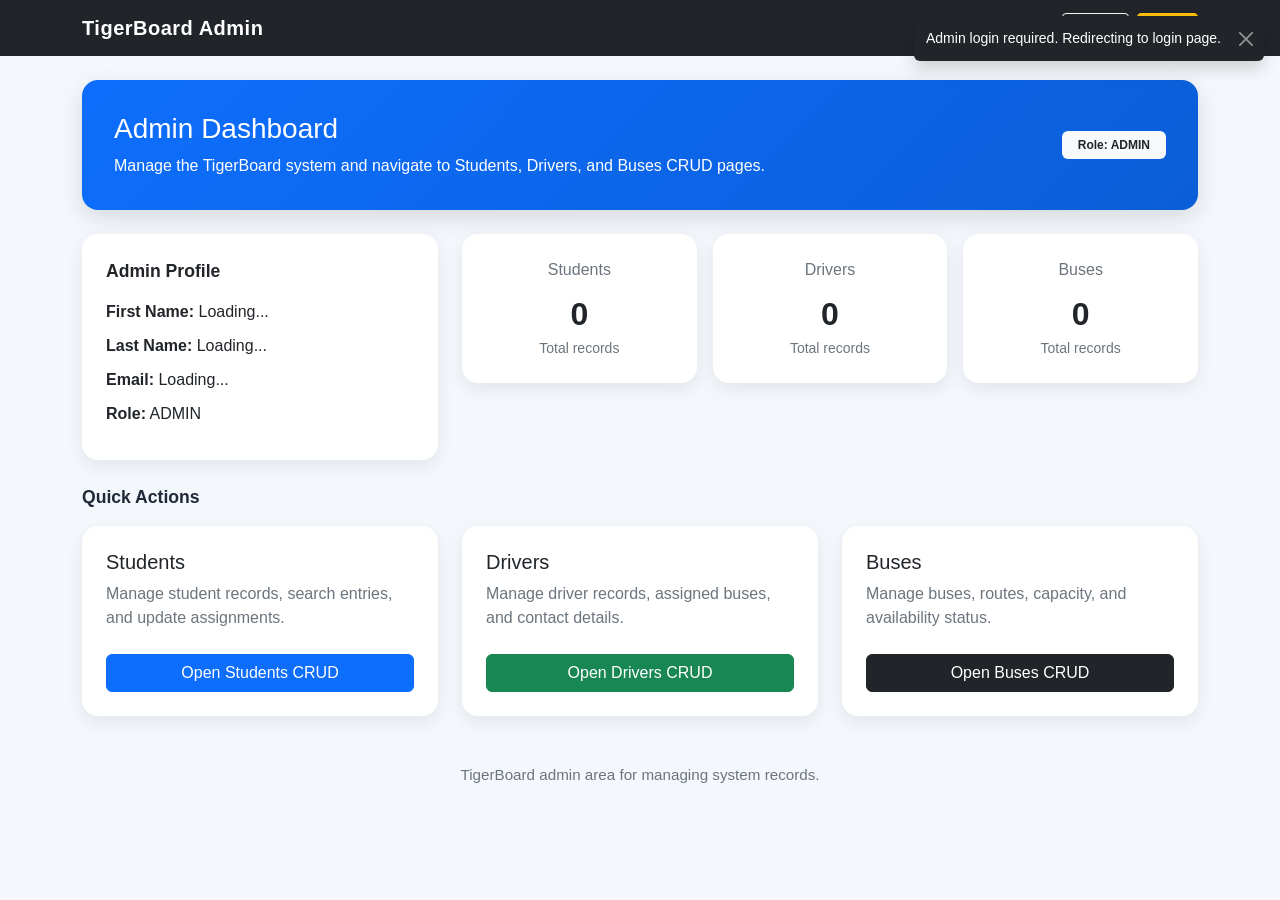
==== src/main/resources/static/admin-dashboard.html @ ca8fdef4 "Updated Admin-Dashboard, and Index html files" ====
<!DOCTYPE html>
<html lang="en">
<head>
    <meta charset="UTF-8">
    <meta name="viewport" content="width=device-width, initial-scale=1.0">
    <title>Admin Dashboard - TigerBoard</title>

    <link href="https://cdn.jsdelivr.net/npm/bootstrap@5.3.3/dist/css/bootstrap.min.css" rel="stylesheet">
    <script src="https://code.jquery.com/jquery-3.7.1.min.js"></script>

    <style>
        body {
            background: #f4f7fb;
            font-family: Arial, sans-serif;
            margin: 0;
            color: #1f2937;
        }

        .page-wrapper {
            min-height: 100vh;
        }

        .footer-note {
            text-align: center;
            color: #6c757d;
            font-size: 0.95rem;
            padding: 24px 0 8px 0;
        }

        .navbar-brand {
            font-weight: bold;
            letter-spacing: 0.5px;
        }

        .hero-section {
            background: linear-gradient(135deg, #0d6efd, #0b5ed7);
            color: white;
            border-radius: 16px;
            padding: 32px;
            margin-bottom: 24px;
            box-shadow: 0 8px 24px rgba(0, 0, 0, 0.12);
        }

        .card {
            border: none;
            border-radius: 16px;
            box-shadow: 0 6px 18px rgba(0, 0, 0, 0.08);
        }

        .action-card {
            transition: all 0.3s;
        }

        .action-card:hover {
            transform: translateY(-4px);
            box-shadow: 0 10px 24px rgba(0, 0, 0, 0.12);
        }

        /* ========== Status & Result Styles ========== */
        .loading-box {
            display: none;
            padding: 12px 16px;
            border-radius: 12px;
            background: white;
            box-shadow: 0 4px 12px rgba(0, 0, 0, 0.08);
            margin-bottom: 16px;
        }

        .error {
            background-color: #f8d7da;
            color: #721c24;
            padding: 12px 16px;
            border-radius: 12px;
            margin-bottom: 16px;
        }

        .section-title {
            font-size: 1.1rem;
            font-weight: bold;
            margin-bottom: 16px;
        }

        .count-value {
            font-size: 2rem;
            font-weight: bold;
            margin-bottom: 0;
        }

        .muted-text {
            color: #6c757d;
        }

        .profile-line {
            margin-bottom: 10px;
        }

        .profile-label {
            font-weight: bold;
        }
    </style>
</head>
<body>
<div class="page-wrapper">
    <nav class="navbar navbar-expand-lg navbar-dark bg-dark">
        <div class="container">
            <a class="navbar-brand" href="#">TigerBoard Admin</a>
            <div class="d-flex gap-2">
                <button id="refreshButton" class="btn btn-outline-light btn-sm">Refresh</button>
                <button id="logoutButton" class="btn btn-warning btn-sm">Logout</button>
            </div>
        </div>
    </nav>

    <main class="container py-4">
        <div id="loadingBox" class="loading-box">
            <div class="d-flex align-items-center gap-2">
                <div class="spinner-border spinner-border-sm text-primary" role="status"></div>
                <span>Loading dashboard data...</span>
            </div>
        </div>

        <section class="hero-section">
            <div class="row align-items-center">
                <div class="col-md-8">
                    <h1 class="h3 mb-2">Admin Dashboard</h1>
                    <p class="mb-0">
                        Manage the TigerBoard system and navigate to Students, Drivers, and Buses CRUD pages.
                    </p>
                </div>
                <div class="col-md-4 text-md-end mt-3 mt-md-0">
                    <span class="badge bg-light text-dark px-3 py-2">Role: ADMIN</span>
                </div>
            </div>
        </section>

        <section class="row g-4 mb-4">
            <div class="col-lg-4">
                <div class="card h-100 p-4">
                    <div class="section-title">Admin Profile</div>
                    <div id="profileContent">
                        <div class="profile-line">
                            <span class="profile-label">First Name:</span>
                            <span id="adminFirstName">Loading...</span>
                        </div>
                        <div class="profile-line">
                            <span class="profile-label">Last Name:</span>
                            <span id="adminLastName">Loading...</span>
                        </div>
                        <div class="profile-line">
                            <span class="profile-label">Email:</span>
                            <span id="adminEmail">Loading...</span>
                        </div>
                        <div class="profile-line">
                            <span class="profile-label">Role:</span>
                            <span id="adminRole">ADMIN</span>
                        </div>
                    </div>
                </div>
            </div>

            <div class="col-lg-8">
                <div class="row g-3">
                    <div class="col-md-4">
                        <div class="card h-100 p-4 text-center">
                            <div class="muted-text mb-2">Students</div>
                            <p id="studentsCount" class="count-value">0</p>
                            <small class="muted-text">Total records</small>
                        </div>
                    </div>
                    <div class="col-md-4">
                        <div class="card h-100 p-4 text-center">
                            <div class="muted-text mb-2">Drivers</div>
                            <p id="driversCount" class="count-value">0</p>
                            <small class="muted-text">Total records</small>
                        </div>
                    </div>
                    <div class="col-md-4">
                        <div class="card h-100 p-4 text-center">
                            <div class="muted-text mb-2">Buses</div>
                            <p id="busesCount" class="count-value">0</p>
                            <small class="muted-text">Total records</small>
                        </div>
                    </div>
                </div>
            </div>
        </section>

        <section class="mb-4">
            <div class="section-title">Quick Actions</div>
            <div class="row g-4">
                <div class="col-md-4">
                    <div class="card action-card h-100 p-4">
                        <h2 class="h5">Students</h2>
                        <p class="muted-text mb-4">
                            Manage student records, search entries, and update assignments.
                        </p>
                        <a href="students-crud.html" class="btn btn-primary">Open Students CRUD</a>
                    </div>
                </div>

                <div class="col-md-4">
                    <div class="card action-card h-100 p-4">
                        <h2 class="h5">Drivers</h2>
                        <p class="muted-text mb-4">
                            Manage driver records, assigned buses, and contact details.
                        </p>
                        <a href="drivers-crud.html" class="btn btn-success">Open Drivers CRUD</a>
                    </div>
                </div>

                <div class="col-md-4">
                    <div class="card action-card h-100 p-4">
                        <h2 class="h5">Buses</h2>
                        <p class="muted-text mb-4">
                            Manage buses, routes, capacity, and availability status.
                        </p>
                        <a href="buses-crud.html" class="btn btn-dark">Open Buses CRUD</a>
                    </div>
                </div>
            </div>
        </section>

        <div class="footer-note">
            TigerBoard admin area for managing system records.
        </div>
    </main>
</div>

<div class="toast-container position-fixed top-0 end-0 p-3">
    <div id="statusToast" class="toast align-items-center text-bg-dark border-0" role="alert">
        <div class="d-flex">
            <div id="toastMessage" class="toast-body">Message</div>
            <button type="button" class="btn-close btn-close-white me-2 m-auto" data-bs-dismiss="toast"></button>
        </div>
    </div>
</div>

<script src="https://cdn.jsdelivr.net/npm/bootstrap@5.3.3/dist/js/bootstrap.bundle.min.js"></script>

<script>
    const API_BASE_URL = "/api";
    const ADMIN_ROLE = "ADMIN";
    const LOGIN_PAGE = "index.html";
    const REDIRECT_DELAY_MS = 1200;
    const TOTAL_COUNT_REQUESTS = 3;
    const STORAGE_LOGGED_IN_USER_KEY = "loggedInUser";
    const STORAGE_USER_ROLE_KEY = "userRole";

    let statusToast;
    let dom = {};

    $(initializeDashboard);

    function initializeDashboard() {
        cacheDomElements();
        statusToast = new bootstrap.Toast(document.getElementById("statusToast"));
        bindEvents();
        loadDashboardData();
    }

    function cacheDomElements() {
        dom = {
            $refreshButton: $("#refreshButton"),
            $logoutButton: $("#logoutButton"),
            $loadingBox: $("#loadingBox"),
            $toastMessage: $("#toastMessage"),
            $adminFirstName: $("#adminFirstName"),
            $adminLastName: $("#adminLastName"),
            $adminEmail: $("#adminEmail"),
            $adminRole: $("#adminRole"),
            $studentsCount: $("#studentsCount"),
            $driversCount: $("#driversCount"),
            $busesCount: $("#busesCount")
        };
    }

    function bindEvents() {
        dom.$refreshButton.on("click", loadDashboardData);
        dom.$logoutButton.on("click", logoutUser);
    }

    // ========== Dashboard Data Loading ==========
    function loadDashboardData() {
        const loggedInUser = safeGetLoggedInUser();

        if (!isAuthorizedAdmin(loggedInUser)) {
            handleUnauthorizedAccess();
            return;
        }

        renderAdminProfile(loggedInUser);
        loadCounts();
    }

    function safeGetLoggedInUser() {
        const rawUser = localStorage.getItem(STORAGE_LOGGED_IN_USER_KEY);

        if (!rawUser) {
            return null;
        }

        try {
            return JSON.parse(rawUser);
        } catch (error) {
            // Remove corrupt session payload to avoid repeated parse failures.
            localStorage.removeItem(STORAGE_LOGGED_IN_USER_KEY);
            return null;
        }
    }

    function isAuthorizedAdmin(loggedInUser) {
        if (!loggedInUser) {
            return false;
        }

        const roleFromUser = (loggedInUser.userRole || "").toUpperCase();
        const roleFromStorage = (localStorage.getItem(STORAGE_USER_ROLE_KEY) || "").toUpperCase();

        return roleFromUser === ADMIN_ROLE || roleFromStorage === ADMIN_ROLE;
    }

    function handleUnauthorizedAccess() {
        showLoading(false);
        showToast("Admin login required. Redirecting to login page.");
        setTimeout(redirectToLogin, REDIRECT_DELAY_MS);
    }

    function renderAdminProfile(loggedInUser) {
        dom.$adminFirstName.text(loggedInUser.firstName || "N/A");
        dom.$adminLastName.text(loggedInUser.lastName || "N/A");
        dom.$adminEmail.text(loggedInUser.emailID || loggedInUser.email || "N/A");
        dom.$adminRole.text((loggedInUser.userRole || ADMIN_ROLE).toUpperCase());
    }

    function loadCounts() {
        let completedRequests = 0;
        showLoading(true);

        function markRequestDone() {
            completedRequests++;
            if (completedRequests === TOTAL_COUNT_REQUESTS) {
                showLoading(false);
            }
        }

        fetchCount("/students", dom.$studentsCount, "students", markRequestDone);
        fetchCount("/drivers", dom.$driversCount, "drivers", markRequestDone);
        fetchCount("/buses", dom.$busesCount, "buses", markRequestDone);
    }

    function fetchCount(endpoint, $targetElement, resourceLabel, onComplete) {
        $.get(API_BASE_URL + endpoint)
            .done(function (data) {
                $targetElement.text(Array.isArray(data) ? data.length : 0);
            })
            .fail(function () {
                $targetElement.text("0");
                showToast("Could not load " + resourceLabel + " count.");
            })
            .always(onComplete);
    }

    function logoutUser() {
        localStorage.removeItem(STORAGE_LOGGED_IN_USER_KEY);
        localStorage.removeItem(STORAGE_USER_ROLE_KEY);
        redirectToLogin();
    }

    function redirectToLogin() {
        window.location.href = LOGIN_PAGE;
    }

    function showLoading(isLoading) {
        if (isLoading) {
            dom.$loadingBox.show();
        } else {
            dom.$loadingBox.hide();
        }
    }

    function showToast(message) {
        dom.$toastMessage.text(message);
        statusToast.show();
    }
</script>
</body>
</html>
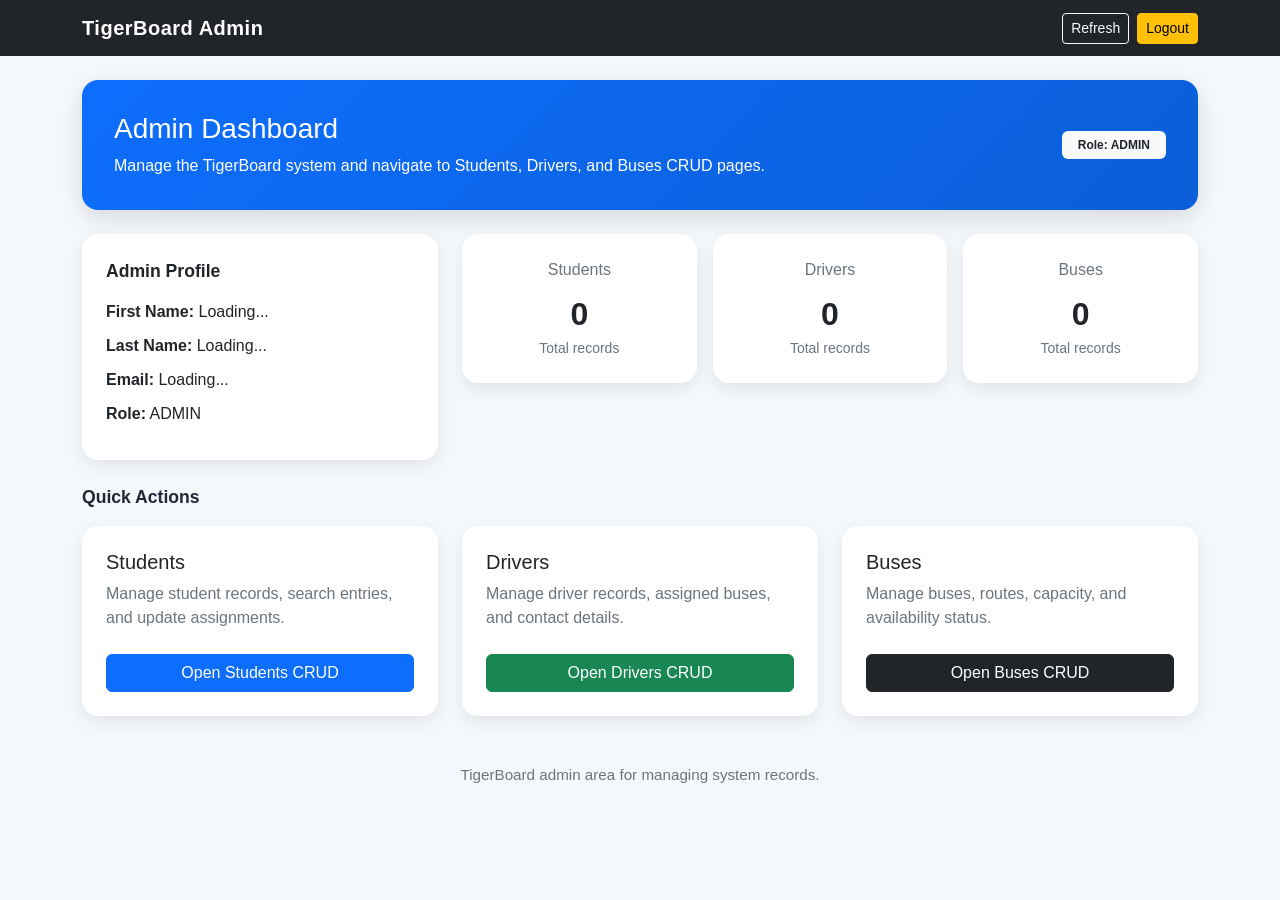
==== commit 78bcb2df: "tested html pages" ====
--- a/src/main/resources/static/admin-dashboard.html
+++ b/src/main/resources/static/admin-dashboard.html
@@ -1,387 +1,387 @@
-<!DOCTYPE html>
-<html lang="en">
-<head>
-    <meta charset="UTF-8">
-    <meta name="viewport" content="width=device-width, initial-scale=1.0">
-    <title>Admin Dashboard - TigerBoard</title>
-
-    <link href="https://cdn.jsdelivr.net/npm/bootstrap@5.3.3/dist/css/bootstrap.min.css" rel="stylesheet">
-    <script src="https://code.jquery.com/jquery-3.7.1.min.js"></script>
-
-    <style>
-        body {
-            background: #f4f7fb;
-            font-family: Arial, sans-serif;
-            margin: 0;
-            color: #1f2937;
-        }
-
-        .page-wrapper {
-            min-height: 100vh;
-        }
-
-        .footer-note {
-            text-align: center;
-            color: #6c757d;
-            font-size: 0.95rem;
-            padding: 24px 0 8px 0;
-        }
-
-        .navbar-brand {
-            font-weight: bold;
-            letter-spacing: 0.5px;
-        }
-
-        .hero-section {
-            background: linear-gradient(135deg, #0d6efd, #0b5ed7);
-            color: white;
-            border-radius: 16px;
-            padding: 32px;
-            margin-bottom: 24px;
-            box-shadow: 0 8px 24px rgba(0, 0, 0, 0.12);
-        }
-
-        .card {
-            border: none;
-            border-radius: 16px;
-            box-shadow: 0 6px 18px rgba(0, 0, 0, 0.08);
-        }
-
-        .action-card {
-            transition: all 0.3s;
-        }
-
-        .action-card:hover {
-            transform: translateY(-4px);
-            box-shadow: 0 10px 24px rgba(0, 0, 0, 0.12);
-        }
-
-        /* ========== Status & Result Styles ========== */
-        .loading-box {
-            display: none;
-            padding: 12px 16px;
-            border-radius: 12px;
-            background: white;
-            box-shadow: 0 4px 12px rgba(0, 0, 0, 0.08);
-            margin-bottom: 16px;
-        }
-
-        .error {
-            background-color: #f8d7da;
-            color: #721c24;
-            padding: 12px 16px;
-            border-radius: 12px;
-            margin-bottom: 16px;
-        }
-
-        .section-title {
-            font-size: 1.1rem;
-            font-weight: bold;
-            margin-bottom: 16px;
-        }
-
-        .count-value {
-            font-size: 2rem;
-            font-weight: bold;
-            margin-bottom: 0;
-        }
-
-        .muted-text {
-            color: #6c757d;
-        }
-
-        .profile-line {
-            margin-bottom: 10px;
-        }
-
-        .profile-label {
-            font-weight: bold;
-        }
-    </style>
-</head>
-<body>
-<div class="page-wrapper">
-    <nav class="navbar navbar-expand-lg navbar-dark bg-dark">
-        <div class="container">
-            <a class="navbar-brand" href="#">TigerBoard Admin</a>
-            <div class="d-flex gap-2">
-                <button id="refreshButton" class="btn btn-outline-light btn-sm">Refresh</button>
-                <button id="logoutButton" class="btn btn-warning btn-sm">Logout</button>
-            </div>
-        </div>
-    </nav>
-
-    <main class="container py-4">
-        <div id="loadingBox" class="loading-box">
-            <div class="d-flex align-items-center gap-2">
-                <div class="spinner-border spinner-border-sm text-primary" role="status"></div>
-                <span>Loading dashboard data...</span>
-            </div>
-        </div>
-
-        <section class="hero-section">
-            <div class="row align-items-center">
-                <div class="col-md-8">
-                    <h1 class="h3 mb-2">Admin Dashboard</h1>
-                    <p class="mb-0">
-                        Manage the TigerBoard system and navigate to Students, Drivers, and Buses CRUD pages.
-                    </p>
-                </div>
-                <div class="col-md-4 text-md-end mt-3 mt-md-0">
-                    <span class="badge bg-light text-dark px-3 py-2">Role: ADMIN</span>
-                </div>
-            </div>
-        </section>
-
-        <section class="row g-4 mb-4">
-            <div class="col-lg-4">
-                <div class="card h-100 p-4">
-                    <div class="section-title">Admin Profile</div>
-                    <div id="profileContent">
-                        <div class="profile-line">
-                            <span class="profile-label">First Name:</span>
-                            <span id="adminFirstName">Loading...</span>
-                        </div>
-                        <div class="profile-line">
-                            <span class="profile-label">Last Name:</span>
-                            <span id="adminLastName">Loading...</span>
-                        </div>
-                        <div class="profile-line">
-                            <span class="profile-label">Email:</span>
-                            <span id="adminEmail">Loading...</span>
-                        </div>
-                        <div class="profile-line">
-                            <span class="profile-label">Role:</span>
-                            <span id="adminRole">ADMIN</span>
-                        </div>
-                    </div>
-                </div>
-            </div>
-
-            <div class="col-lg-8">
-                <div class="row g-3">
-                    <div class="col-md-4">
-                        <div class="card h-100 p-4 text-center">
-                            <div class="muted-text mb-2">Students</div>
-                            <p id="studentsCount" class="count-value">0</p>
-                            <small class="muted-text">Total records</small>
-                        </div>
-                    </div>
-                    <div class="col-md-4">
-                        <div class="card h-100 p-4 text-center">
-                            <div class="muted-text mb-2">Drivers</div>
-                            <p id="driversCount" class="count-value">0</p>
-                            <small class="muted-text">Total records</small>
-                        </div>
-                    </div>
-                    <div class="col-md-4">
-                        <div class="card h-100 p-4 text-center">
-                            <div class="muted-text mb-2">Buses</div>
-                            <p id="busesCount" class="count-value">0</p>
-                            <small class="muted-text">Total records</small>
-                        </div>
-                    </div>
-                </div>
-            </div>
-        </section>
-
-        <section class="mb-4">
-            <div class="section-title">Quick Actions</div>
-            <div class="row g-4">
-                <div class="col-md-4">
-                    <div class="card action-card h-100 p-4">
-                        <h2 class="h5">Students</h2>
-                        <p class="muted-text mb-4">
-                            Manage student records, search entries, and update assignments.
-                        </p>
-                        <a href="students-crud.html" class="btn btn-primary">Open Students CRUD</a>
-                    </div>
-                </div>
-
-                <div class="col-md-4">
-                    <div class="card action-card h-100 p-4">
-                        <h2 class="h5">Drivers</h2>
-                        <p class="muted-text mb-4">
-                            Manage driver records, assigned buses, and contact details.
-                        </p>
-                        <a href="drivers-crud.html" class="btn btn-success">Open Drivers CRUD</a>
-                    </div>
-                </div>
-
-                <div class="col-md-4">
-                    <div class="card action-card h-100 p-4">
-                        <h2 class="h5">Buses</h2>
-                        <p class="muted-text mb-4">
-                            Manage buses, routes, capacity, and availability status.
-                        </p>
-                        <a href="buses-crud.html" class="btn btn-dark">Open Buses CRUD</a>
-                    </div>
-                </div>
-            </div>
-        </section>
-
-        <div class="footer-note">
-            TigerBoard admin area for managing system records.
-        </div>
-    </main>
-</div>
-
-<div class="toast-container position-fixed top-0 end-0 p-3">
-    <div id="statusToast" class="toast align-items-center text-bg-dark border-0" role="alert">
-        <div class="d-flex">
-            <div id="toastMessage" class="toast-body">Message</div>
-            <button type="button" class="btn-close btn-close-white me-2 m-auto" data-bs-dismiss="toast"></button>
-        </div>
-    </div>
-</div>
-
-<script src="https://cdn.jsdelivr.net/npm/bootstrap@5.3.3/dist/js/bootstrap.bundle.min.js"></script>
-
-<script>
-    const API_BASE_URL = "/api";
-    const ADMIN_ROLE = "ADMIN";
-    const LOGIN_PAGE = "index.html";
-    const REDIRECT_DELAY_MS = 1200;
-    const TOTAL_COUNT_REQUESTS = 3;
-    const STORAGE_LOGGED_IN_USER_KEY = "loggedInUser";
-    const STORAGE_USER_ROLE_KEY = "userRole";
-
-    let statusToast;
-    let dom = {};
-
-    $(initializeDashboard);
-
-    function initializeDashboard() {
-        cacheDomElements();
-        statusToast = new bootstrap.Toast(document.getElementById("statusToast"));
-        bindEvents();
-        loadDashboardData();
-    }
-
-    function cacheDomElements() {
-        dom = {
-            $refreshButton: $("#refreshButton"),
-            $logoutButton: $("#logoutButton"),
-            $loadingBox: $("#loadingBox"),
-            $toastMessage: $("#toastMessage"),
-            $adminFirstName: $("#adminFirstName"),
-            $adminLastName: $("#adminLastName"),
-            $adminEmail: $("#adminEmail"),
-            $adminRole: $("#adminRole"),
-            $studentsCount: $("#studentsCount"),
-            $driversCount: $("#driversCount"),
-            $busesCount: $("#busesCount")
-        };
-    }
-
-    function bindEvents() {
-        dom.$refreshButton.on("click", loadDashboardData);
-        dom.$logoutButton.on("click", logoutUser);
-    }
-
-    // ========== Dashboard Data Loading ==========
-    function loadDashboardData() {
-        const loggedInUser = safeGetLoggedInUser();
-
-        if (!isAuthorizedAdmin(loggedInUser)) {
-            handleUnauthorizedAccess();
-            return;
-        }
-
-        renderAdminProfile(loggedInUser);
-        loadCounts();
-    }
-
-    function safeGetLoggedInUser() {
-        const rawUser = localStorage.getItem(STORAGE_LOGGED_IN_USER_KEY);
-
-        if (!rawUser) {
-            return null;
-        }
-
-        try {
-            return JSON.parse(rawUser);
-        } catch (error) {
-            // Remove corrupt session payload to avoid repeated parse failures.
-            localStorage.removeItem(STORAGE_LOGGED_IN_USER_KEY);
-            return null;
-        }
-    }
-
-    function isAuthorizedAdmin(loggedInUser) {
-        if (!loggedInUser) {
-            return false;
-        }
-
-        const roleFromUser = (loggedInUser.userRole || "").toUpperCase();
-        const roleFromStorage = (localStorage.getItem(STORAGE_USER_ROLE_KEY) || "").toUpperCase();
-
-        return roleFromUser === ADMIN_ROLE || roleFromStorage === ADMIN_ROLE;
-    }
-
-    function handleUnauthorizedAccess() {
-        showLoading(false);
-        showToast("Admin login required. Redirecting to login page.");
-        setTimeout(redirectToLogin, REDIRECT_DELAY_MS);
-    }
-
-    function renderAdminProfile(loggedInUser) {
-        dom.$adminFirstName.text(loggedInUser.firstName || "N/A");
-        dom.$adminLastName.text(loggedInUser.lastName || "N/A");
-        dom.$adminEmail.text(loggedInUser.emailID || loggedInUser.email || "N/A");
-        dom.$adminRole.text((loggedInUser.userRole || ADMIN_ROLE).toUpperCase());
-    }
-
-    function loadCounts() {
-        let completedRequests = 0;
-        showLoading(true);
-
-        function markRequestDone() {
-            completedRequests++;
-            if (completedRequests === TOTAL_COUNT_REQUESTS) {
-                showLoading(false);
-            }
-        }
-
-        fetchCount("/students", dom.$studentsCount, "students", markRequestDone);
-        fetchCount("/drivers", dom.$driversCount, "drivers", markRequestDone);
-        fetchCount("/buses", dom.$busesCount, "buses", markRequestDone);
-    }
-
-    function fetchCount(endpoint, $targetElement, resourceLabel, onComplete) {
-        $.get(API_BASE_URL + endpoint)
-            .done(function (data) {
-                $targetElement.text(Array.isArray(data) ? data.length : 0);
-            })
-            .fail(function () {
-                $targetElement.text("0");
-                showToast("Could not load " + resourceLabel + " count.");
-            })
-            .always(onComplete);
-    }
-
-    function logoutUser() {
-        localStorage.removeItem(STORAGE_LOGGED_IN_USER_KEY);
-        localStorage.removeItem(STORAGE_USER_ROLE_KEY);
-        redirectToLogin();
-    }
-
-    function redirectToLogin() {
-        window.location.href = LOGIN_PAGE;
-    }
-
-    function showLoading(isLoading) {
-        if (isLoading) {
-            dom.$loadingBox.show();
-        } else {
-            dom.$loadingBox.hide();
-        }
-    }
-
-    function showToast(message) {
-        dom.$toastMessage.text(message);
-        statusToast.show();
-    }
-</script>
-</body>
+<!DOCTYPE html>
+<html lang="en">
+<head>
+    <meta charset="UTF-8">
+    <meta name="viewport" content="width=device-width, initial-scale=1.0">
+    <title>Admin Dashboard - TigerBoard</title>
+
+    <link href="https://cdn.jsdelivr.net/npm/bootstrap@5.3.3/dist/css/bootstrap.min.css" rel="stylesheet">
+    <script src="https://code.jquery.com/jquery-3.7.1.min.js"></script>
+
+    <style>
+        body {
+            background: #f4f7fb;
+            font-family: Arial, sans-serif;
+            margin: 0;
+            color: #1f2937;
+        }
+
+        .page-wrapper {
+            min-height: 100vh;
+        }
+
+        .footer-note {
+            text-align: center;
+            color: #6c757d;
+            font-size: 0.95rem;
+            padding: 24px 0 8px 0;
+        }
+
+        .navbar-brand {
+            font-weight: bold;
+            letter-spacing: 0.5px;
+        }
+
+        .hero-section {
+            background: linear-gradient(135deg, #0d6efd, #0b5ed7);
+            color: white;
+            border-radius: 16px;
+            padding: 32px;
+            margin-bottom: 24px;
+            box-shadow: 0 8px 24px rgba(0, 0, 0, 0.12);
+        }
+
+        .card {
+            border: none;
+            border-radius: 16px;
+            box-shadow: 0 6px 18px rgba(0, 0, 0, 0.08);
+        }
+
+        .action-card {
+            transition: all 0.3s;
+        }
+
+        .action-card:hover {
+            transform: translateY(-4px);
+            box-shadow: 0 10px 24px rgba(0, 0, 0, 0.12);
+        }
+
+        /* ========== Status & Result Styles ========== */
+        .loading-box {
+            display: none;
+            padding: 12px 16px;
+            border-radius: 12px;
+            background: white;
+            box-shadow: 0 4px 12px rgba(0, 0, 0, 0.08);
+            margin-bottom: 16px;
+        }
+
+        .error {
+            background-color: #f8d7da;
+            color: #721c24;
+            padding: 12px 16px;
+            border-radius: 12px;
+            margin-bottom: 16px;
+        }
+
+        .section-title {
+            font-size: 1.1rem;
+            font-weight: bold;
+            margin-bottom: 16px;
+        }
+
+        .count-value {
+            font-size: 2rem;
+            font-weight: bold;
+            margin-bottom: 0;
+        }
+
+        .muted-text {
+            color: #6c757d;
+        }
+
+        .profile-line {
+            margin-bottom: 10px;
+        }
+
+        .profile-label {
+            font-weight: bold;
+        }
+    </style>
+</head>
+<body>
+<div class="page-wrapper">
+    <nav class="navbar navbar-expand-lg navbar-dark bg-dark">
+        <div class="container">
+            <a class="navbar-brand" href="#">TigerBoard Admin</a>
+            <div class="d-flex gap-2">
+                <button id="refreshButton" class="btn btn-outline-light btn-sm">Refresh</button>
+                <button id="logoutButton" class="btn btn-warning btn-sm">Logout</button>
+            </div>
+        </div>
+    </nav>
+
+    <main class="container py-4">
+        <div id="loadingBox" class="loading-box">
+            <div class="d-flex align-items-center gap-2">
+                <div class="spinner-border spinner-border-sm text-primary" role="status"></div>
+                <span>Loading dashboard data...</span>
+            </div>
+        </div>
+
+        <section class="hero-section">
+            <div class="row align-items-center">
+                <div class="col-md-8">
+                    <h1 class="h3 mb-2">Admin Dashboard</h1>
+                    <p class="mb-0">
+                        Manage the TigerBoard system and navigate to Students, Drivers, and Buses CRUD pages.
+                    </p>
+                </div>
+                <div class="col-md-4 text-md-end mt-3 mt-md-0">
+                    <span class="badge bg-light text-dark px-3 py-2">Role: ADMIN</span>
+                </div>
+            </div>
+        </section>
+
+        <section class="row g-4 mb-4">
+            <div class="col-lg-4">
+                <div class="card h-100 p-4">
+                    <div class="section-title">Admin Profile</div>
+                    <div id="profileContent">
+                        <div class="profile-line">
+                            <span class="profile-label">First Name:</span>
+                            <span id="adminFirstName">Loading...</span>
+                        </div>
+                        <div class="profile-line">
+                            <span class="profile-label">Last Name:</span>
+                            <span id="adminLastName">Loading...</span>
+                        </div>
+                        <div class="profile-line">
+                            <span class="profile-label">Email:</span>
+                            <span id="adminEmail">Loading...</span>
+                        </div>
+                        <div class="profile-line">
+                            <span class="profile-label">Role:</span>
+                            <span id="adminRole">ADMIN</span>
+                        </div>
+                    </div>
+                </div>
+            </div>
+
+            <div class="col-lg-8">
+                <div class="row g-3">
+                    <div class="col-md-4">
+                        <div class="card h-100 p-4 text-center">
+                            <div class="muted-text mb-2">Students</div>
+                            <p id="studentsCount" class="count-value">0</p>
+                            <small class="muted-text">Total records</small>
+                        </div>
+                    </div>
+                    <div class="col-md-4">
+                        <div class="card h-100 p-4 text-center">
+                            <div class="muted-text mb-2">Drivers</div>
+                            <p id="driversCount" class="count-value">0</p>
+                            <small class="muted-text">Total records</small>
+                        </div>
+                    </div>
+                    <div class="col-md-4">
+                        <div class="card h-100 p-4 text-center">
+                            <div class="muted-text mb-2">Buses</div>
+                            <p id="busesCount" class="count-value">0</p>
+                            <small class="muted-text">Total records</small>
+                        </div>
+                    </div>
+                </div>
+            </div>
+        </section>
+
+        <section class="mb-4">
+            <div class="section-title">Quick Actions</div>
+            <div class="row g-4">
+                <div class="col-md-4">
+                    <div class="card action-card h-100 p-4">
+                        <h2 class="h5">Students</h2>
+                        <p class="muted-text mb-4">
+                            Manage student records, search entries, and update assignments.
+                        </p>
+                        <a href="students-crud.html" class="btn btn-primary">Open Students CRUD</a>
+                    </div>
+                </div>
+
+                <div class="col-md-4">
+                    <div class="card action-card h-100 p-4">
+                        <h2 class="h5">Drivers</h2>
+                        <p class="muted-text mb-4">
+                            Manage driver records, assigned buses, and contact details.
+                        </p>
+                        <a href="drivers-crud.html" class="btn btn-success">Open Drivers CRUD</a>
+                    </div>
+                </div>
+
+                <div class="col-md-4">
+                    <div class="card action-card h-100 p-4">
+                        <h2 class="h5">Buses</h2>
+                        <p class="muted-text mb-4">
+                            Manage buses, routes, capacity, and availability status.
+                        </p>
+                        <a href="buses-crud.html" class="btn btn-dark">Open Buses CRUD</a>
+                    </div>
+                </div>
+            </div>
+        </section>
+
+        <div class="footer-note">
+            TigerBoard admin area for managing system records.
+        </div>
+    </main>
+</div>
+
+<div class="toast-container position-fixed top-0 end-0 p-3">
+    <div id="statusToast" class="toast align-items-center text-bg-dark border-0" role="alert">
+        <div class="d-flex">
+            <div id="toastMessage" class="toast-body">Message</div>
+            <button type="button" class="btn-close btn-close-white me-2 m-auto" data-bs-dismiss="toast"></button>
+        </div>
+    </div>
+</div>
+
+<script src="https://cdn.jsdelivr.net/npm/bootstrap@5.3.3/dist/js/bootstrap.bundle.min.js"></script>
+
+<script>
+    const API_BASE_URL = "/api";
+    const ADMIN_ROLE = "ADMIN";
+    const LOGIN_PAGE = "index.html";
+    const REDIRECT_DELAY_MS = 1200;
+    const TOTAL_COUNT_REQUESTS = 3;
+    const STORAGE_LOGGED_IN_USER_KEY = "loggedInUser";
+    const STORAGE_USER_ROLE_KEY = "userRole";
+
+    let statusToast;
+    let dom = {};
+
+    $(initializeDashboard);
+
+    function initializeDashboard() {
+        cacheDomElements();
+        statusToast = new bootstrap.Toast(document.getElementById("statusToast"));
+        bindEvents();
+        loadDashboardData();
+    }
+
+    function cacheDomElements() {
+        dom = {
+            $refreshButton: $("#refreshButton"),
+            $logoutButton: $("#logoutButton"),
+            $loadingBox: $("#loadingBox"),
+            $toastMessage: $("#toastMessage"),
+            $adminFirstName: $("#adminFirstName"),
+            $adminLastName: $("#adminLastName"),
+            $adminEmail: $("#adminEmail"),
+            $adminRole: $("#adminRole"),
+            $studentsCount: $("#studentsCount"),
+            $driversCount: $("#driversCount"),
+            $busesCount: $("#busesCount")
+        };
+    }
+
+    function bindEvents() {
+        dom.$refreshButton.on("click", loadDashboardData);
+        dom.$logoutButton.on("click", logoutUser);
+    }
+
+    // ========== Dashboard Data Loading ==========
+    // function loadDashboardData() {
+    //     const loggedInUser = safeGetLoggedInUser();
+    //
+    //     if (!isAuthorizedAdmin(loggedInUser)) {
+    //         handleUnauthorizedAccess();
+    //         return;
+    //     }
+    //
+    //     renderAdminProfile(loggedInUser);
+    //     loadCounts();
+    // }
+
+    function safeGetLoggedInUser() {
+        const rawUser = localStorage.getItem(STORAGE_LOGGED_IN_USER_KEY);
+
+        if (!rawUser) {
+            return null;
+        }
+
+        try {
+            return JSON.parse(rawUser);
+        } catch (error) {
+            // Remove corrupt session payload to avoid repeated parse failures.
+            localStorage.removeItem(STORAGE_LOGGED_IN_USER_KEY);
+            return null;
+        }
+    }
+
+    function isAuthorizedAdmin(loggedInUser) {
+        if (!loggedInUser) {
+            return false;
+        }
+
+        const roleFromUser = (loggedInUser.userRole || "").toUpperCase();
+        const roleFromStorage = (localStorage.getItem(STORAGE_USER_ROLE_KEY) || "").toUpperCase();
+
+        return roleFromUser === ADMIN_ROLE || roleFromStorage === ADMIN_ROLE;
+    }
+
+    // function handleUnauthorizedAccess() {
+    //     showLoading(false);
+    //     showToast("Admin login required. Redirecting to login page.");
+    //     setTimeout(redirectToLogin, REDIRECT_DELAY_MS);
+    // }
+
+    function renderAdminProfile(loggedInUser) {
+        dom.$adminFirstName.text(loggedInUser.firstName || "N/A");
+        dom.$adminLastName.text(loggedInUser.lastName || "N/A");
+        dom.$adminEmail.text(loggedInUser.emailID || loggedInUser.email || "N/A");
+        dom.$adminRole.text((loggedInUser.userRole || ADMIN_ROLE).toUpperCase());
+    }
+
+    function loadCounts() {
+        let completedRequests = 0;
+        showLoading(true);
+
+        function markRequestDone() {
+            completedRequests++;
+            if (completedRequests === TOTAL_COUNT_REQUESTS) {
+                showLoading(false);
+            }
+        }
+
+        fetchCount("/students", dom.$studentsCount, "students", markRequestDone);
+        fetchCount("/drivers", dom.$driversCount, "drivers", markRequestDone);
+        fetchCount("/buses", dom.$busesCount, "buses", markRequestDone);
+    }
+
+    function fetchCount(endpoint, $targetElement, resourceLabel, onComplete) {
+        $.get(API_BASE_URL + endpoint)
+            .done(function (data) {
+                $targetElement.text(Array.isArray(data) ? data.length : 0);
+            })
+            .fail(function () {
+                $targetElement.text("0");
+                showToast("Could not load " + resourceLabel + " count.");
+            })
+            .always(onComplete);
+    }
+
+    function logoutUser() {
+        localStorage.removeItem(STORAGE_LOGGED_IN_USER_KEY);
+        localStorage.removeItem(STORAGE_USER_ROLE_KEY);
+        redirectToLogin();
+    }
+
+    function redirectToLogin() {
+        window.location.href = LOGIN_PAGE;
+    }
+
+    function showLoading(isLoading) {
+        if (isLoading) {
+            dom.$loadingBox.show();
+        } else {
+            dom.$loadingBox.hide();
+        }
+    }
+
+    function showToast(message) {
+        dom.$toastMessage.text(message);
+        statusToast.show();
+    }
+</script>
+</body>
 </html>
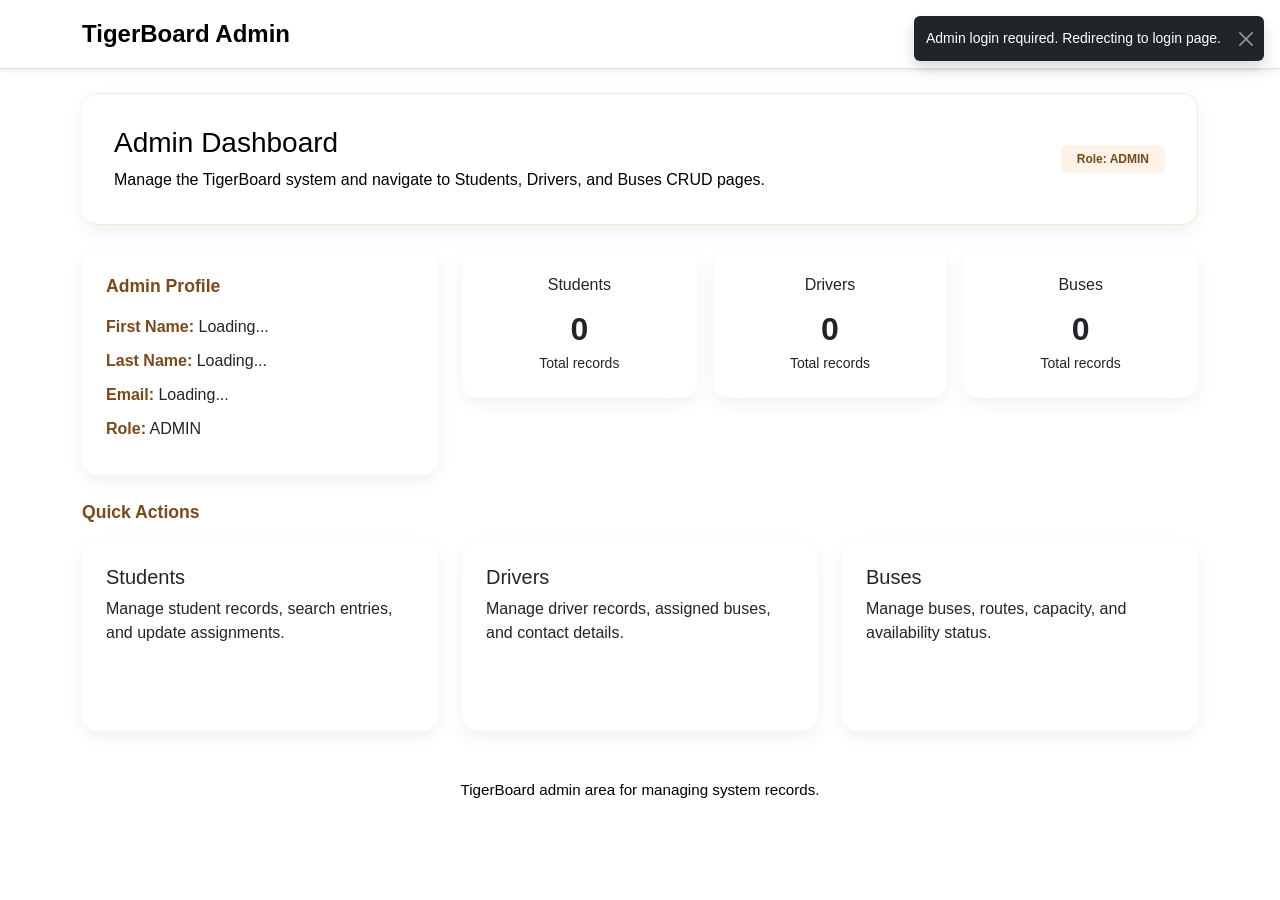
==== commit b133a8ce: "Removed the DTO's created by Hussain, and improved the UI for admin-dashboard" ====
--- a/src/main/resources/static/admin-dashboard.html
+++ b/src/main/resources/static/admin-dashboard.html
@@ -1,387 +1,428 @@
-<!DOCTYPE html>
-<html lang="en">
-<head>
-    <meta charset="UTF-8">
-    <meta name="viewport" content="width=device-width, initial-scale=1.0">
-    <title>Admin Dashboard - TigerBoard</title>
-
-    <link href="https://cdn.jsdelivr.net/npm/bootstrap@5.3.3/dist/css/bootstrap.min.css" rel="stylesheet">
-    <script src="https://code.jquery.com/jquery-3.7.1.min.js"></script>
-
-    <style>
-        body {
-            background: #f4f7fb;
-            font-family: Arial, sans-serif;
-            margin: 0;
-            color: #1f2937;
-        }
-
-        .page-wrapper {
-            min-height: 100vh;
-        }
-
-        .footer-note {
-            text-align: center;
-            color: #6c757d;
-            font-size: 0.95rem;
-            padding: 24px 0 8px 0;
-        }
-
-        .navbar-brand {
-            font-weight: bold;
-            letter-spacing: 0.5px;
-        }
-
-        .hero-section {
-            background: linear-gradient(135deg, #0d6efd, #0b5ed7);
-            color: white;
-            border-radius: 16px;
-            padding: 32px;
-            margin-bottom: 24px;
-            box-shadow: 0 8px 24px rgba(0, 0, 0, 0.12);
-        }
-
-        .card {
-            border: none;
-            border-radius: 16px;
-            box-shadow: 0 6px 18px rgba(0, 0, 0, 0.08);
-        }
-
-        .action-card {
-            transition: all 0.3s;
-        }
-
-        .action-card:hover {
-            transform: translateY(-4px);
-            box-shadow: 0 10px 24px rgba(0, 0, 0, 0.12);
-        }
-
-        /* ========== Status & Result Styles ========== */
-        .loading-box {
-            display: none;
-            padding: 12px 16px;
-            border-radius: 12px;
-            background: white;
-            box-shadow: 0 4px 12px rgba(0, 0, 0, 0.08);
-            margin-bottom: 16px;
-        }
-
-        .error {
-            background-color: #f8d7da;
-            color: #721c24;
-            padding: 12px 16px;
-            border-radius: 12px;
-            margin-bottom: 16px;
-        }
-
-        .section-title {
-            font-size: 1.1rem;
-            font-weight: bold;
-            margin-bottom: 16px;
-        }
-
-        .count-value {
-            font-size: 2rem;
-            font-weight: bold;
-            margin-bottom: 0;
-        }
-
-        .muted-text {
-            color: #6c757d;
-        }
-
-        .profile-line {
-            margin-bottom: 10px;
-        }
-
-        .profile-label {
-            font-weight: bold;
-        }
-    </style>
-</head>
-<body>
-<div class="page-wrapper">
-    <nav class="navbar navbar-expand-lg navbar-dark bg-dark">
-        <div class="container">
-            <a class="navbar-brand" href="#">TigerBoard Admin</a>
-            <div class="d-flex gap-2">
-                <button id="refreshButton" class="btn btn-outline-light btn-sm">Refresh</button>
-                <button id="logoutButton" class="btn btn-warning btn-sm">Logout</button>
-            </div>
-        </div>
-    </nav>
-
-    <main class="container py-4">
-        <div id="loadingBox" class="loading-box">
-            <div class="d-flex align-items-center gap-2">
-                <div class="spinner-border spinner-border-sm text-primary" role="status"></div>
-                <span>Loading dashboard data...</span>
-            </div>
-        </div>
-
-        <section class="hero-section">
-            <div class="row align-items-center">
-                <div class="col-md-8">
-                    <h1 class="h3 mb-2">Admin Dashboard</h1>
-                    <p class="mb-0">
-                        Manage the TigerBoard system and navigate to Students, Drivers, and Buses CRUD pages.
-                    </p>
-                </div>
-                <div class="col-md-4 text-md-end mt-3 mt-md-0">
-                    <span class="badge bg-light text-dark px-3 py-2">Role: ADMIN</span>
-                </div>
-            </div>
-        </section>
-
-        <section class="row g-4 mb-4">
-            <div class="col-lg-4">
-                <div class="card h-100 p-4">
-                    <div class="section-title">Admin Profile</div>
-                    <div id="profileContent">
-                        <div class="profile-line">
-                            <span class="profile-label">First Name:</span>
-                            <span id="adminFirstName">Loading...</span>
-                        </div>
-                        <div class="profile-line">
-                            <span class="profile-label">Last Name:</span>
-                            <span id="adminLastName">Loading...</span>
-                        </div>
-                        <div class="profile-line">
-                            <span class="profile-label">Email:</span>
-                            <span id="adminEmail">Loading...</span>
-                        </div>
-                        <div class="profile-line">
-                            <span class="profile-label">Role:</span>
-                            <span id="adminRole">ADMIN</span>
-                        </div>
-                    </div>
-                </div>
-            </div>
-
-            <div class="col-lg-8">
-                <div class="row g-3">
-                    <div class="col-md-4">
-                        <div class="card h-100 p-4 text-center">
-                            <div class="muted-text mb-2">Students</div>
-                            <p id="studentsCount" class="count-value">0</p>
-                            <small class="muted-text">Total records</small>
-                        </div>
-                    </div>
-                    <div class="col-md-4">
-                        <div class="card h-100 p-4 text-center">
-                            <div class="muted-text mb-2">Drivers</div>
-                            <p id="driversCount" class="count-value">0</p>
-                            <small class="muted-text">Total records</small>
-                        </div>
-                    </div>
-                    <div class="col-md-4">
-                        <div class="card h-100 p-4 text-center">
-                            <div class="muted-text mb-2">Buses</div>
-                            <p id="busesCount" class="count-value">0</p>
-                            <small class="muted-text">Total records</small>
-                        </div>
-                    </div>
-                </div>
-            </div>
-        </section>
-
-        <section class="mb-4">
-            <div class="section-title">Quick Actions</div>
-            <div class="row g-4">
-                <div class="col-md-4">
-                    <div class="card action-card h-100 p-4">
-                        <h2 class="h5">Students</h2>
-                        <p class="muted-text mb-4">
-                            Manage student records, search entries, and update assignments.
-                        </p>
-                        <a href="students-crud.html" class="btn btn-primary">Open Students CRUD</a>
-                    </div>
-                </div>
-
-                <div class="col-md-4">
-                    <div class="card action-card h-100 p-4">
-                        <h2 class="h5">Drivers</h2>
-                        <p class="muted-text mb-4">
-                            Manage driver records, assigned buses, and contact details.
-                        </p>
-                        <a href="drivers-crud.html" class="btn btn-success">Open Drivers CRUD</a>
-                    </div>
-                </div>
-
-                <div class="col-md-4">
-                    <div class="card action-card h-100 p-4">
-                        <h2 class="h5">Buses</h2>
-                        <p class="muted-text mb-4">
-                            Manage buses, routes, capacity, and availability status.
-                        </p>
-                        <a href="buses-crud.html" class="btn btn-dark">Open Buses CRUD</a>
-                    </div>
-                </div>
-            </div>
-        </section>
-
-        <div class="footer-note">
-            TigerBoard admin area for managing system records.
-        </div>
-    </main>
-</div>
-
-<div class="toast-container position-fixed top-0 end-0 p-3">
-    <div id="statusToast" class="toast align-items-center text-bg-dark border-0" role="alert">
-        <div class="d-flex">
-            <div id="toastMessage" class="toast-body">Message</div>
-            <button type="button" class="btn-close btn-close-white me-2 m-auto" data-bs-dismiss="toast"></button>
-        </div>
-    </div>
-</div>
-
-<script src="https://cdn.jsdelivr.net/npm/bootstrap@5.3.3/dist/js/bootstrap.bundle.min.js"></script>
-
-<script>
-    const API_BASE_URL = "/api";
-    const ADMIN_ROLE = "ADMIN";
-    const LOGIN_PAGE = "index.html";
-    const REDIRECT_DELAY_MS = 1200;
-    const TOTAL_COUNT_REQUESTS = 3;
-    const STORAGE_LOGGED_IN_USER_KEY = "loggedInUser";
-    const STORAGE_USER_ROLE_KEY = "userRole";
-
-    let statusToast;
-    let dom = {};
-
-    $(initializeDashboard);
-
-    function initializeDashboard() {
-        cacheDomElements();
-        statusToast = new bootstrap.Toast(document.getElementById("statusToast"));
-        bindEvents();
-        loadDashboardData();
-    }
-
-    function cacheDomElements() {
-        dom = {
-            $refreshButton: $("#refreshButton"),
-            $logoutButton: $("#logoutButton"),
-            $loadingBox: $("#loadingBox"),
-            $toastMessage: $("#toastMessage"),
-            $adminFirstName: $("#adminFirstName"),
-            $adminLastName: $("#adminLastName"),
-            $adminEmail: $("#adminEmail"),
-            $adminRole: $("#adminRole"),
-            $studentsCount: $("#studentsCount"),
-            $driversCount: $("#driversCount"),
-            $busesCount: $("#busesCount")
-        };
-    }
-
-    function bindEvents() {
-        dom.$refreshButton.on("click", loadDashboardData);
-        dom.$logoutButton.on("click", logoutUser);
-    }
-
-    // ========== Dashboard Data Loading ==========
-    // function loadDashboardData() {
-    //     const loggedInUser = safeGetLoggedInUser();
-    //
-    //     if (!isAuthorizedAdmin(loggedInUser)) {
-    //         handleUnauthorizedAccess();
-    //         return;
-    //     }
-    //
-    //     renderAdminProfile(loggedInUser);
-    //     loadCounts();
-    // }
-
-    function safeGetLoggedInUser() {
-        const rawUser = localStorage.getItem(STORAGE_LOGGED_IN_USER_KEY);
-
-        if (!rawUser) {
-            return null;
-        }
-
-        try {
-            return JSON.parse(rawUser);
-        } catch (error) {
-            // Remove corrupt session payload to avoid repeated parse failures.
-            localStorage.removeItem(STORAGE_LOGGED_IN_USER_KEY);
-            return null;
-        }
-    }
-
-    function isAuthorizedAdmin(loggedInUser) {
-        if (!loggedInUser) {
-            return false;
-        }
-
-        const roleFromUser = (loggedInUser.userRole || "").toUpperCase();
-        const roleFromStorage = (localStorage.getItem(STORAGE_USER_ROLE_KEY) || "").toUpperCase();
-
-        return roleFromUser === ADMIN_ROLE || roleFromStorage === ADMIN_ROLE;
-    }
-
-    // function handleUnauthorizedAccess() {
-    //     showLoading(false);
-    //     showToast("Admin login required. Redirecting to login page.");
-    //     setTimeout(redirectToLogin, REDIRECT_DELAY_MS);
-    // }
-
-    function renderAdminProfile(loggedInUser) {
-        dom.$adminFirstName.text(loggedInUser.firstName || "N/A");
-        dom.$adminLastName.text(loggedInUser.lastName || "N/A");
-        dom.$adminEmail.text(loggedInUser.emailID || loggedInUser.email || "N/A");
-        dom.$adminRole.text((loggedInUser.userRole || ADMIN_ROLE).toUpperCase());
-    }
-
-    function loadCounts() {
-        let completedRequests = 0;
-        showLoading(true);
-
-        function markRequestDone() {
-            completedRequests++;
-            if (completedRequests === TOTAL_COUNT_REQUESTS) {
-                showLoading(false);
-            }
-        }
-
-        fetchCount("/students", dom.$studentsCount, "students", markRequestDone);
-        fetchCount("/drivers", dom.$driversCount, "drivers", markRequestDone);
-        fetchCount("/buses", dom.$busesCount, "buses", markRequestDone);
-    }
-
-    function fetchCount(endpoint, $targetElement, resourceLabel, onComplete) {
-        $.get(API_BASE_URL + endpoint)
-            .done(function (data) {
-                $targetElement.text(Array.isArray(data) ? data.length : 0);
-            })
-            .fail(function () {
-                $targetElement.text("0");
-                showToast("Could not load " + resourceLabel + " count.");
-            })
-            .always(onComplete);
-    }
-
-    function logoutUser() {
-        localStorage.removeItem(STORAGE_LOGGED_IN_USER_KEY);
-        localStorage.removeItem(STORAGE_USER_ROLE_KEY);
-        redirectToLogin();
-    }
-
-    function redirectToLogin() {
-        window.location.href = LOGIN_PAGE;
-    }
-
-    function showLoading(isLoading) {
-        if (isLoading) {
-            dom.$loadingBox.show();
-        } else {
-            dom.$loadingBox.hide();
-        }
-    }
-
-    function showToast(message) {
-        dom.$toastMessage.text(message);
-        statusToast.show();
-    }
-</script>
-</body>
+<!DOCTYPE html>
+<html lang="en">
+<head>
+    <meta charset="UTF-8">
+    <meta name="viewport" content="width=device-width, initial-scale=1.0">
+    <title>Admin Dashboard - TigerBoard</title>
+
+    <link rel="stylesheet" href="/css/tigerboard-theme.css">
+    <link href="https://cdn.jsdelivr.net/npm/bootstrap@5.3.3/dist/css/bootstrap.min.css" rel="stylesheet">
+    <script src="https://code.jquery.com/jquery-3.7.1.min.js"></script>
+
+    <style>
+        body {
+            background-color: var(--bg-color);
+            font-family: "Segoe UI", Roboto, Helvetica, Arial, sans-serif;
+            margin: 0;
+            color: var(--text-black);
+        }
+
+        .page-wrapper {
+            min-height: 100vh;
+        }
+
+        .navbar {
+            background-color: var(--card-bg) !important;
+        }
+
+        .tb-brand {
+            color: var(--primary-orange);
+            font-weight: 700;
+            text-decoration: none;
+        }
+
+        .btn-tb-primary {
+            background-color: var(--primary-orange);
+            border-color: var(--primary-orange);
+            color: #fff;
+        }
+
+        .btn-tb-primary:hover {
+            background-color: #e06e00;
+            border-color: #e06e00;
+            color: #fff;
+        }
+
+        .btn-tb-outline {
+            border-color: var(--primary-orange);
+            color: var(--primary-orange);
+        }
+
+        .btn-tb-outline:hover {
+            background-color: var(--primary-orange);
+            border-color: var(--primary-orange);
+            color: #fff;
+        }
+
+        .footer-note {
+            text-align: center;
+            color: var(--text-gray);
+            font-size: 0.95rem;
+            padding: 24px 0 8px 0;
+        }
+
+        .hero-section {
+            background: var(--card-bg);
+            color: var(--text-black);
+            border: 1px solid #ffe7d1;
+            border-left: 5px solid var(--primary-orange);
+            border-radius: 16px;
+            padding: 32px;
+            margin-bottom: 24px;
+            box-shadow: 0 6px 18px rgba(0, 0, 0, 0.06);
+        }
+
+        .role-badge {
+            background-color: #fff2e8;
+            color: #7a4a1a;
+            font-weight: 600;
+        }
+
+        .card {
+            border: none;
+            border-radius: 16px;
+            box-shadow: 0 6px 18px rgba(0, 0, 0, 0.06);
+        }
+
+        .action-card {
+            transition: all 0.3s;
+        }
+
+        .action-card:hover {
+            transform: translateY(-4px);
+            box-shadow: 0 10px 22px rgba(0, 0, 0, 0.1);
+        }
+
+        /* ========== Status & Result Styles ========== */
+        .loading-box {
+            display: none;
+            padding: 12px 16px;
+            border-radius: 12px;
+            background: var(--card-bg);
+            border: 1px solid #ffe7d1;
+            box-shadow: 0 4px 12px rgba(0, 0, 0, 0.05);
+            margin-bottom: 16px;
+        }
+
+        .error {
+            background-color: #f8d7da;
+            color: #721c24;
+            padding: 12px 16px;
+            border-radius: 12px;
+            margin-bottom: 16px;
+        }
+
+        .section-title {
+            font-size: 1.1rem;
+            font-weight: bold;
+            color: #7a4a1a;
+            margin-bottom: 16px;
+        }
+
+        .count-value {
+            font-size: 2rem;
+            font-weight: bold;
+            color: var(--primary-orange);
+            margin-bottom: 0;
+        }
+
+        .muted-text {
+            color: var(--text-gray);
+        }
+
+        .profile-line {
+            margin-bottom: 10px;
+        }
+
+        .profile-label {
+            font-weight: bold;
+            color: #7a4a1a;
+        }
+    </style>
+</head>
+<body>
+<div class="page-wrapper">
+    <nav class="navbar border-bottom shadow-sm">
+        <div class="container py-2">
+            <a class="tb-brand fs-4" href="/">TigerBoard Admin</a>
+            <div class="d-flex gap-2">
+                <button id="refreshButton" class="btn btn-sm btn-tb-outline">Refresh</button>
+                <button id="logoutButton" class="btn btn-sm btn-tb-primary">Logout</button>
+            </div>
+        </div>
+    </nav>
+
+    <main class="container py-4">
+        <div id="loadingBox" class="loading-box">
+            <div class="d-flex align-items-center gap-2">
+                <div class="spinner-border spinner-border-sm text-primary" role="status"></div>
+                <span>Loading dashboard data...</span>
+            </div>
+        </div>
+
+        <section class="hero-section">
+            <div class="row align-items-center">
+                <div class="col-md-8">
+                    <h1 class="h3 mb-2">Admin Dashboard</h1>
+                    <p class="mb-0">
+                        Manage the TigerBoard system and navigate to Students, Drivers, and Buses CRUD pages.
+                    </p>
+                </div>
+                <div class="col-md-4 text-md-end mt-3 mt-md-0">
+                    <span class="badge role-badge px-3 py-2">Role: ADMIN</span>
+                </div>
+            </div>
+        </section>
+
+        <section class="row g-4 mb-4">
+            <div class="col-lg-4">
+                <div class="card h-100 p-4">
+                    <div class="section-title">Admin Profile</div>
+                    <div id="profileContent">
+                        <div class="profile-line">
+                            <span class="profile-label">First Name:</span>
+                            <span id="adminFirstName">Loading...</span>
+                        </div>
+                        <div class="profile-line">
+                            <span class="profile-label">Last Name:</span>
+                            <span id="adminLastName">Loading...</span>
+                        </div>
+                        <div class="profile-line">
+                            <span class="profile-label">Email:</span>
+                            <span id="adminEmail">Loading...</span>
+                        </div>
+                        <div class="profile-line">
+                            <span class="profile-label">Role:</span>
+                            <span id="adminRole">ADMIN</span>
+                        </div>
+                    </div>
+                </div>
+            </div>
+
+            <div class="col-lg-8">
+                <div class="row g-3">
+                    <div class="col-md-4">
+                        <div class="card h-100 p-4 text-center">
+                            <div class="muted-text mb-2">Students</div>
+                            <p id="studentsCount" class="count-value">0</p>
+                            <small class="muted-text">Total records</small>
+                        </div>
+                    </div>
+                    <div class="col-md-4">
+                        <div class="card h-100 p-4 text-center">
+                            <div class="muted-text mb-2">Drivers</div>
+                            <p id="driversCount" class="count-value">0</p>
+                            <small class="muted-text">Total records</small>
+                        </div>
+                    </div>
+                    <div class="col-md-4">
+                        <div class="card h-100 p-4 text-center">
+                            <div class="muted-text mb-2">Buses</div>
+                            <p id="busesCount" class="count-value">0</p>
+                            <small class="muted-text">Total records</small>
+                        </div>
+                    </div>
+                </div>
+            </div>
+        </section>
+
+        <section class="mb-4">
+            <div class="section-title">Quick Actions</div>
+            <div class="row g-4">
+                <div class="col-md-4">
+                    <div class="card action-card h-100 p-4">
+                        <h2 class="h5">Students</h2>
+                        <p class="muted-text mb-4">
+                            Manage student records, search entries, and update assignments.
+                        </p>
+                        <a href="students-crud.html" class="btn btn-tb-primary">Open Students CRUD</a>
+                    </div>
+                </div>
+
+                <div class="col-md-4">
+                    <div class="card action-card h-100 p-4">
+                        <h2 class="h5">Drivers</h2>
+                        <p class="muted-text mb-4">
+                            Manage driver records, assigned buses, and contact details.
+                        </p>
+                        <a href="drivers-crud.html" class="btn btn-tb-primary">Open Drivers CRUD</a>
+                    </div>
+                </div>
+
+                <div class="col-md-4">
+                    <div class="card action-card h-100 p-4">
+                        <h2 class="h5">Buses</h2>
+                        <p class="muted-text mb-4">
+                            Manage buses, routes, capacity, and availability status.
+                        </p>
+                        <a href="buses-crud.html" class="btn btn-tb-primary">Open Buses CRUD</a>
+                    </div>
+                </div>
+            </div>
+        </section>
+
+        <div class="footer-note">
+            TigerBoard admin area for managing system records.
+        </div>
+    </main>
+</div>
+
+<div class="toast-container position-fixed top-0 end-0 p-3">
+    <div id="statusToast" class="toast align-items-center text-bg-dark border-0" role="alert">
+        <div class="d-flex">
+            <div id="toastMessage" class="toast-body">Message</div>
+            <button type="button" class="btn-close btn-close-white me-2 m-auto" data-bs-dismiss="toast"></button>
+        </div>
+    </div>
+</div>
+
+<script src="https://cdn.jsdelivr.net/npm/bootstrap@5.3.3/dist/js/bootstrap.bundle.min.js"></script>
+
+<script>
+    const API_BASE_URL = "/api";
+    const ADMIN_ROLE = "ADMIN";
+    const LOGIN_PAGE = "index.html";
+    const REDIRECT_DELAY_MS = 1200;
+    const TOTAL_COUNT_REQUESTS = 3;
+    const STORAGE_LOGGED_IN_USER_KEY = "loggedInUser";
+    const STORAGE_USER_ROLE_KEY = "userRole";
+
+    let statusToast;
+    let dom = {};
+
+    $(initializeDashboard);
+
+    function initializeDashboard() {
+        cacheDomElements();
+        statusToast = new bootstrap.Toast(document.getElementById("statusToast"));
+        bindEvents();
+        loadDashboardData();
+    }
+
+    function cacheDomElements() {
+        dom = {
+            $refreshButton: $("#refreshButton"),
+            $logoutButton: $("#logoutButton"),
+            $loadingBox: $("#loadingBox"),
+            $toastMessage: $("#toastMessage"),
+            $adminFirstName: $("#adminFirstName"),
+            $adminLastName: $("#adminLastName"),
+            $adminEmail: $("#adminEmail"),
+            $adminRole: $("#adminRole"),
+            $studentsCount: $("#studentsCount"),
+            $driversCount: $("#driversCount"),
+            $busesCount: $("#busesCount")
+        };
+    }
+
+    function bindEvents() {
+        dom.$refreshButton.on("click", loadDashboardData);
+        dom.$logoutButton.on("click", logoutUser);
+    }
+
+    // ========== Dashboard Data Loading ==========
+    function loadDashboardData() {
+        const loggedInUser = safeGetLoggedInUser();
+
+        if (!isAuthorizedAdmin(loggedInUser)) {
+            handleUnauthorizedAccess();
+            return;
+        }
+
+        renderAdminProfile(loggedInUser);
+        loadCounts();
+    }
+
+    function safeGetLoggedInUser() {
+        const rawUser = localStorage.getItem(STORAGE_LOGGED_IN_USER_KEY);
+
+        if (!rawUser) {
+            return null;
+        }
+
+        try {
+            return JSON.parse(rawUser);
+        } catch (error) {
+            // Remove corrupt session payload to avoid repeated parse failures.
+            localStorage.removeItem(STORAGE_LOGGED_IN_USER_KEY);
+            return null;
+        }
+    }
+
+    function isAuthorizedAdmin(loggedInUser) {
+        if (!loggedInUser) {
+            return false;
+        }
+
+        const roleFromUser = (loggedInUser.userRole || "").toUpperCase();
+        const roleFromStorage = (localStorage.getItem(STORAGE_USER_ROLE_KEY) || "").toUpperCase();
+
+        return roleFromUser === ADMIN_ROLE || roleFromStorage === ADMIN_ROLE;
+    }
+
+    function handleUnauthorizedAccess() {
+        showLoading(false);
+        showToast("Admin login required. Redirecting to login page.");
+        setTimeout(redirectToLogin, REDIRECT_DELAY_MS);
+    }
+
+    function renderAdminProfile(loggedInUser) {
+        dom.$adminFirstName.text(loggedInUser.firstName || "N/A");
+        dom.$adminLastName.text(loggedInUser.lastName || "N/A");
+        dom.$adminEmail.text(loggedInUser.emailID || loggedInUser.email || "N/A");
+        dom.$adminRole.text((loggedInUser.userRole || ADMIN_ROLE).toUpperCase());
+    }
+
+    function loadCounts() {
+        let completedRequests = 0;
+        showLoading(true);
+
+        function markRequestDone() {
+            completedRequests++;
+            if (completedRequests === TOTAL_COUNT_REQUESTS) {
+                showLoading(false);
+            }
+        }
+
+        fetchCount("/students", dom.$studentsCount, "students", markRequestDone);
+        fetchCount("/drivers", dom.$driversCount, "drivers", markRequestDone);
+        fetchCount("/buses", dom.$busesCount, "buses", markRequestDone);
+    }
+
+    function fetchCount(endpoint, $targetElement, resourceLabel, onComplete) {
+        $.get(API_BASE_URL + endpoint)
+            .done(function (data) {
+                $targetElement.text(Array.isArray(data) ? data.length : 0);
+            })
+            .fail(function () {
+                $targetElement.text("0");
+                showToast("Could not load " + resourceLabel + " count.");
+            })
+            .always(onComplete);
+    }
+
+    function logoutUser() {
+        localStorage.removeItem(STORAGE_LOGGED_IN_USER_KEY);
+        localStorage.removeItem(STORAGE_USER_ROLE_KEY);
+        redirectToLogin();
+    }
+
+    function redirectToLogin() {
+        window.location.href = LOGIN_PAGE;
+    }
+
+    function showLoading(isLoading) {
+        if (isLoading) {
+            dom.$loadingBox.show();
+        } else {
+            dom.$loadingBox.hide();
+        }
+    }
+
+    function showToast(message) {
+        dom.$toastMessage.text(message);
+        statusToast.show();
+    }
+</script>
+</body>
 </html>
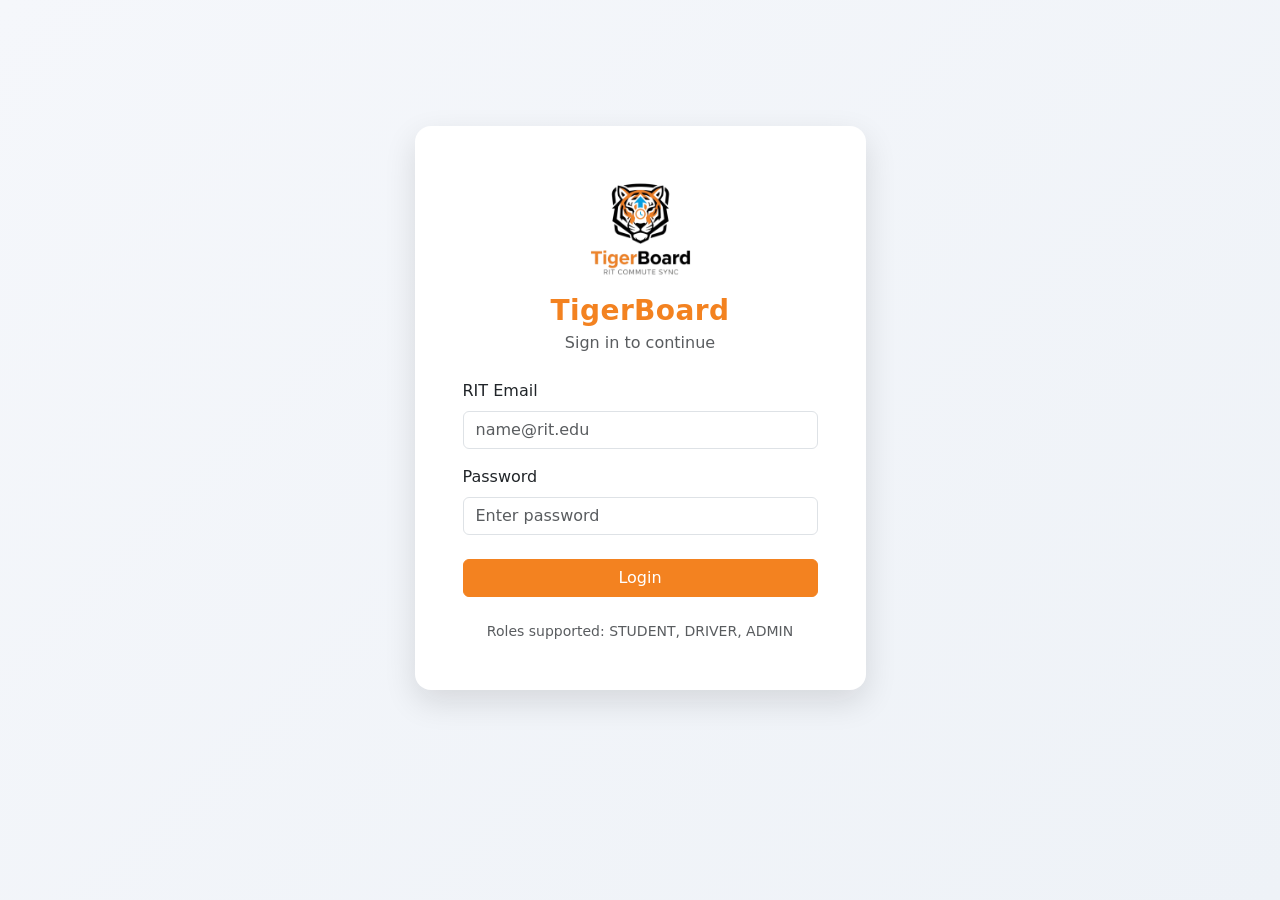
==== commit 3197cad2: "Fixed the UI and made it uniform" ====
--- a/src/main/resources/static/admin-dashboard.html
+++ b/src/main/resources/static/admin-dashboard.html
@@ -7,7 +7,6 @@
 
     <link rel="stylesheet" href="/css/tigerboard-theme.css">
     <link href="https://cdn.jsdelivr.net/npm/bootstrap@5.3.3/dist/css/bootstrap.min.css" rel="stylesheet">
-    <script src="https://code.jquery.com/jquery-3.7.1.min.js"></script>
 
     <style>
         body {
@@ -104,14 +103,6 @@
             margin-bottom: 16px;
         }
 
-        .error {
-            background-color: #f8d7da;
-            color: #721c24;
-            padding: 12px 16px;
-            border-radius: 12px;
-            margin-bottom: 16px;
-        }
-
         .section-title {
             font-size: 1.1rem;
             font-weight: bold;
@@ -146,20 +137,12 @@
         <div class="container py-2">
             <a class="tb-brand fs-4" href="/">TigerBoard Admin</a>
             <div class="d-flex gap-2">
-                <button id="refreshButton" class="btn btn-sm btn-tb-outline">Refresh</button>
                 <button id="logoutButton" class="btn btn-sm btn-tb-primary">Logout</button>
             </div>
         </div>
     </nav>
 
     <main class="container py-4">
-        <div id="loadingBox" class="loading-box">
-            <div class="d-flex align-items-center gap-2">
-                <div class="spinner-border spinner-border-sm text-primary" role="status"></div>
-                <span>Loading dashboard data...</span>
-            </div>
-        </div>
-
         <section class="hero-section">
             <div class="row align-items-center">
                 <div class="col-md-8">
@@ -171,6 +154,15 @@
                 <div class="col-md-4 text-md-end mt-3 mt-md-0">
                     <span class="badge role-badge px-3 py-2">Role: ADMIN</span>
                 </div>
+            </div>
+        </section>
+
+        <section class="card border-0 shadow-sm mb-4">
+            <div class="card-body">
+                <p class="mb-0 muted-text">
+                    This page is restricted to logged-in admins only. If there is no valid admin session,
+                    the page redirects to the login screen.
+                </p>
             </div>
         </section>
 
@@ -267,75 +259,18 @@
     </main>
 </div>
 
-<div class="toast-container position-fixed top-0 end-0 p-3">
-    <div id="statusToast" class="toast align-items-center text-bg-dark border-0" role="alert">
-        <div class="d-flex">
-            <div id="toastMessage" class="toast-body">Message</div>
-            <button type="button" class="btn-close btn-close-white me-2 m-auto" data-bs-dismiss="toast"></button>
-        </div>
-    </div>
-</div>
-
-<script src="https://cdn.jsdelivr.net/npm/bootstrap@5.3.3/dist/js/bootstrap.bundle.min.js"></script>
-
 <script>
-    const API_BASE_URL = "/api";
+    const API_BASE = "/api";
+    const LOGIN_PAGE = "index.html";
+    const SESSION_USER_KEY = "currentUser";
     const ADMIN_ROLE = "ADMIN";
-    const LOGIN_PAGE = "index.html";
-    const REDIRECT_DELAY_MS = 1200;
-    const TOTAL_COUNT_REQUESTS = 3;
-    const STORAGE_LOGGED_IN_USER_KEY = "loggedInUser";
-    const STORAGE_USER_ROLE_KEY = "userRole";
-
-    let statusToast;
-    let dom = {};
-
-    $(initializeDashboard);
-
-    function initializeDashboard() {
-        cacheDomElements();
-        statusToast = new bootstrap.Toast(document.getElementById("statusToast"));
-        bindEvents();
-        loadDashboardData();
-    }
-
-    function cacheDomElements() {
-        dom = {
-            $refreshButton: $("#refreshButton"),
-            $logoutButton: $("#logoutButton"),
-            $loadingBox: $("#loadingBox"),
-            $toastMessage: $("#toastMessage"),
-            $adminFirstName: $("#adminFirstName"),
-            $adminLastName: $("#adminLastName"),
-            $adminEmail: $("#adminEmail"),
-            $adminRole: $("#adminRole"),
-            $studentsCount: $("#studentsCount"),
-            $driversCount: $("#driversCount"),
-            $busesCount: $("#busesCount")
-        };
-    }
-
-    function bindEvents() {
-        dom.$refreshButton.on("click", loadDashboardData);
-        dom.$logoutButton.on("click", logoutUser);
-    }
-
-    // ========== Dashboard Data Loading ==========
-    function loadDashboardData() {
-        const loggedInUser = safeGetLoggedInUser();
-
-        if (!isAuthorizedAdmin(loggedInUser)) {
-            handleUnauthorizedAccess();
-            return;
-        }
-
-        renderAdminProfile(loggedInUser);
-        loadCounts();
-    }
-
-    function safeGetLoggedInUser() {
-        const rawUser = localStorage.getItem(STORAGE_LOGGED_IN_USER_KEY);
-
+
+    function redirectToLogin() {
+        window.location.href = LOGIN_PAGE;
+    }
+
+    function getSessionUser() {
+        const rawUser = sessionStorage.getItem(SESSION_USER_KEY);
         if (!rawUser) {
             return null;
         }
@@ -343,86 +278,64 @@
         try {
             return JSON.parse(rawUser);
         } catch (error) {
-            // Remove corrupt session payload to avoid repeated parse failures.
-            localStorage.removeItem(STORAGE_LOGGED_IN_USER_KEY);
+            sessionStorage.removeItem(SESSION_USER_KEY);
             return null;
         }
     }
 
-    function isAuthorizedAdmin(loggedInUser) {
-        if (!loggedInUser) {
-            return false;
-        }
-
-        const roleFromUser = (loggedInUser.userRole || "").toUpperCase();
-        const roleFromStorage = (localStorage.getItem(STORAGE_USER_ROLE_KEY) || "").toUpperCase();
-
-        return roleFromUser === ADMIN_ROLE || roleFromStorage === ADMIN_ROLE;
-    }
-
-    function handleUnauthorizedAccess() {
-        showLoading(false);
-        showToast("Admin login required. Redirecting to login page.");
-        setTimeout(redirectToLogin, REDIRECT_DELAY_MS);
-    }
-
-    function renderAdminProfile(loggedInUser) {
-        dom.$adminFirstName.text(loggedInUser.firstName || "N/A");
-        dom.$adminLastName.text(loggedInUser.lastName || "N/A");
-        dom.$adminEmail.text(loggedInUser.emailID || loggedInUser.email || "N/A");
-        dom.$adminRole.text((loggedInUser.userRole || ADMIN_ROLE).toUpperCase());
-    }
-
-    function loadCounts() {
-        let completedRequests = 0;
-        showLoading(true);
-
-        function markRequestDone() {
-            completedRequests++;
-            if (completedRequests === TOTAL_COUNT_REQUESTS) {
-                showLoading(false);
+    function isAdmin(user) {
+        return user && String(user.userRole || "").toUpperCase() === ADMIN_ROLE;
+    }
+
+    async function getCount(endpoint) {
+        try {
+            const response = await fetch(API_BASE + endpoint);
+            if (!response.ok) {
+                return 0;
             }
-        }
-
-        fetchCount("/students", dom.$studentsCount, "students", markRequestDone);
-        fetchCount("/drivers", dom.$driversCount, "drivers", markRequestDone);
-        fetchCount("/buses", dom.$busesCount, "buses", markRequestDone);
-    }
-
-    function fetchCount(endpoint, $targetElement, resourceLabel, onComplete) {
-        $.get(API_BASE_URL + endpoint)
-            .done(function (data) {
-                $targetElement.text(Array.isArray(data) ? data.length : 0);
-            })
-            .fail(function () {
-                $targetElement.text("0");
-                showToast("Could not load " + resourceLabel + " count.");
-            })
-            .always(onComplete);
+
+            const payload = await response.json();
+            return Array.isArray(payload) ? payload.length : 0;
+        } catch (error) {
+            return 0;
+        }
+    }
+
+    async function loadCounts() {
+        const [studentsCount, driversCount, busesCount] = await Promise.all([
+            getCount("/students"),
+            getCount("/drivers"),
+            getCount("/buses")
+        ]);
+
+        document.getElementById("studentsCount").textContent = String(studentsCount);
+        document.getElementById("driversCount").textContent = String(driversCount);
+        document.getElementById("busesCount").textContent = String(busesCount);
+    }
+
+    function renderProfile(user) {
+        document.getElementById("adminFirstName").textContent = user.firstName || "N/A";
+        document.getElementById("adminLastName").textContent = user.lastName || "N/A";
+        document.getElementById("adminEmail").textContent = user.emailID || "N/A";
+        document.getElementById("adminRole").textContent = String(user.userRole || ADMIN_ROLE).toUpperCase();
     }
 
     function logoutUser() {
-        localStorage.removeItem(STORAGE_LOGGED_IN_USER_KEY);
-        localStorage.removeItem(STORAGE_USER_ROLE_KEY);
+        sessionStorage.removeItem(SESSION_USER_KEY);
         redirectToLogin();
     }
 
-    function redirectToLogin() {
-        window.location.href = LOGIN_PAGE;
-    }
-
-    function showLoading(isLoading) {
-        if (isLoading) {
-            dom.$loadingBox.show();
-        } else {
-            dom.$loadingBox.hide();
-        }
-    }
-
-    function showToast(message) {
-        dom.$toastMessage.text(message);
-        statusToast.show();
-    }
+    (function initAuthGate() {
+        const sessionUser = getSessionUser();
+        if (!isAdmin(sessionUser)) {
+            redirectToLogin();
+            return;
+        }
+
+        renderProfile(sessionUser);
+        loadCounts();
+        document.getElementById("logoutButton").addEventListener("click", logoutUser);
+    })();
 </script>
 </body>
 </html>
